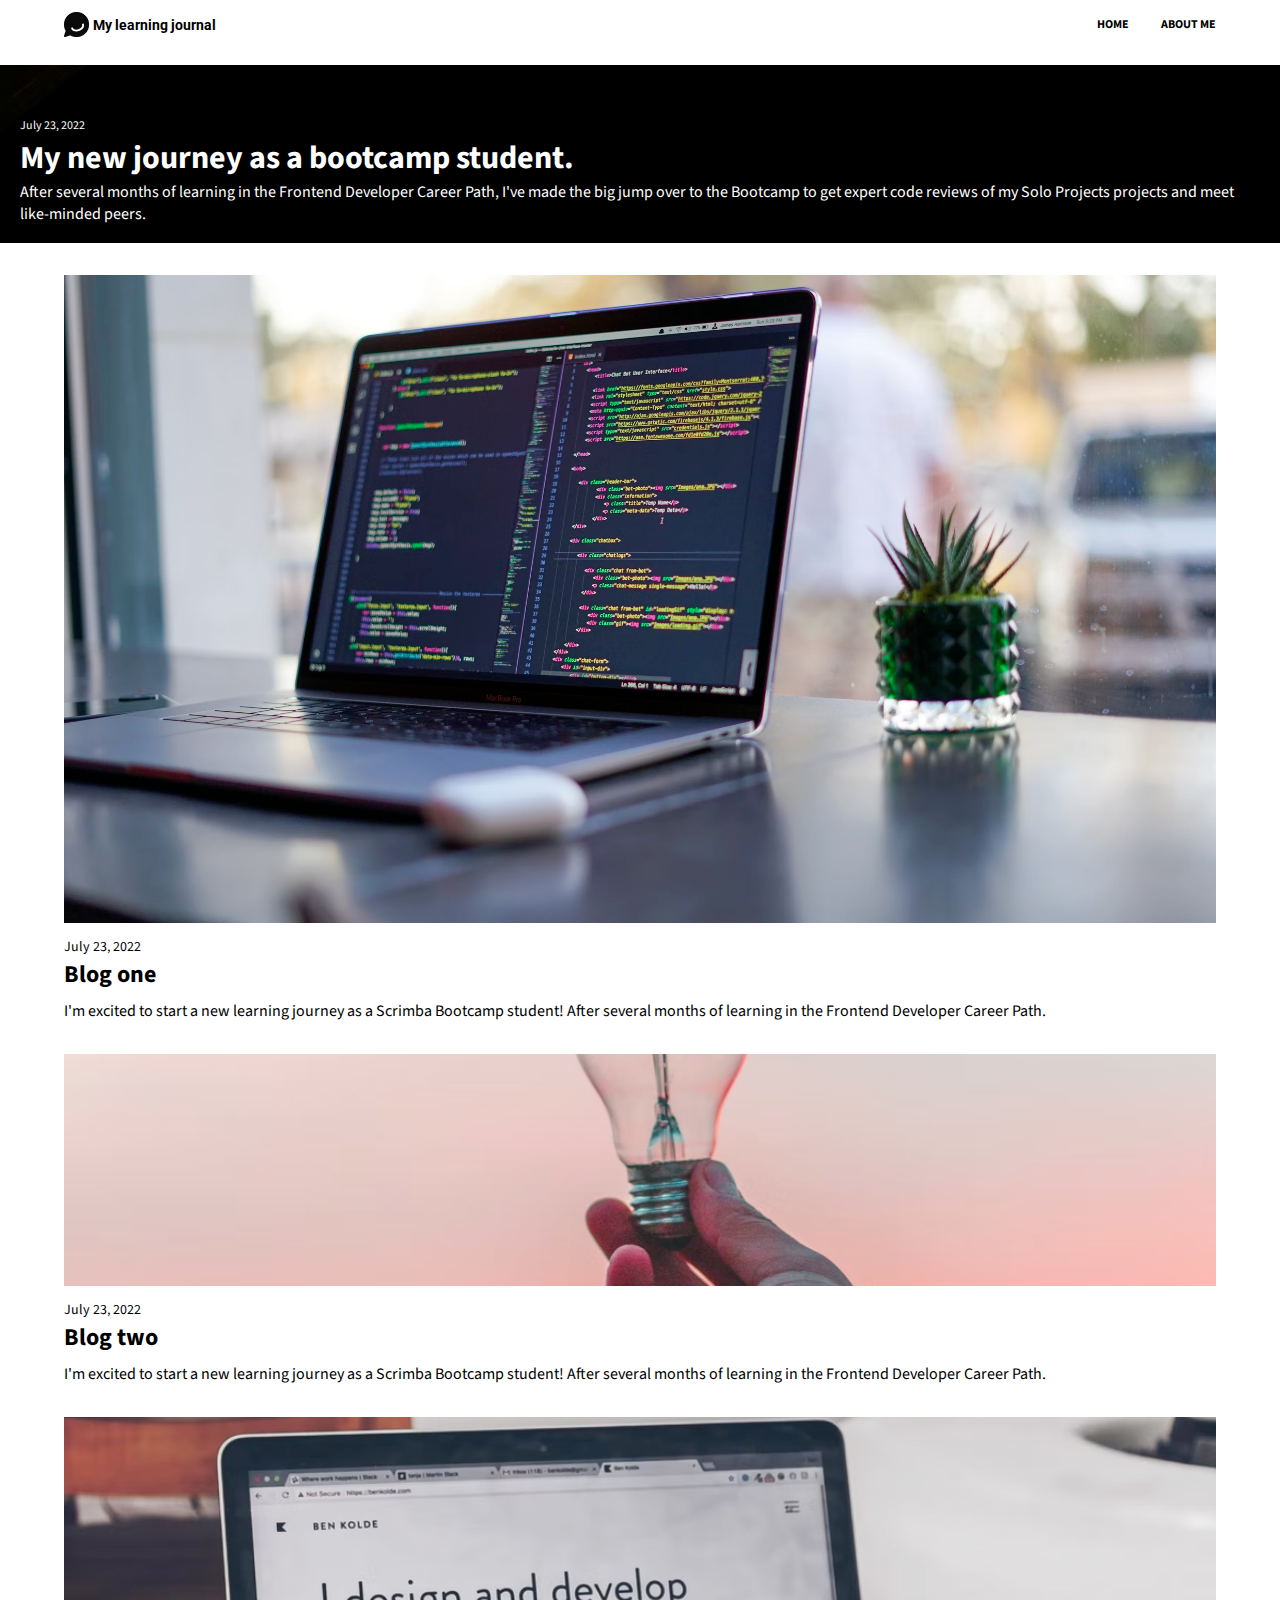
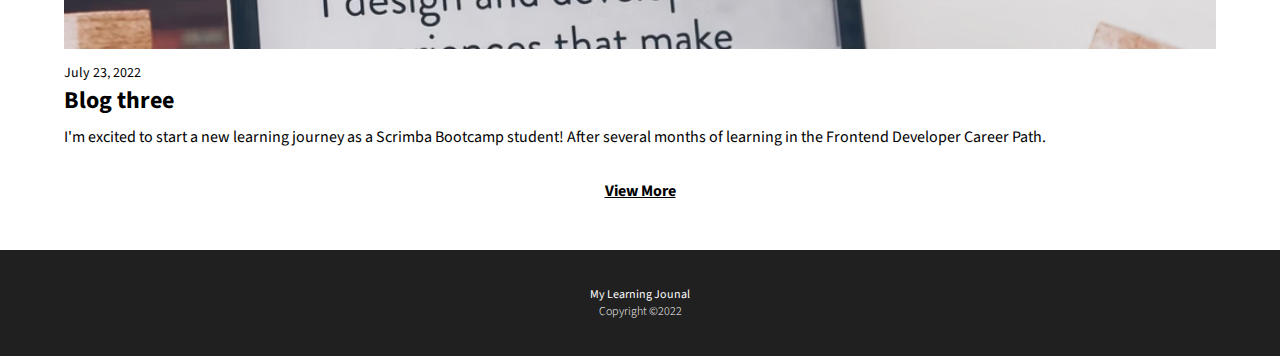
==== index.html @ 98587fc8 "remove unnecessary class from featured post date" ====
<!DOCTYPE html>
<html lang="en">
  <head>
    <meta charset="UTF-8" />
    <link rel="preconnect" href="https://fonts.googleapis.com" />
    <link rel="preconnect" href="https://fonts.gstatic.com" crossorigin />
    <link
      href="https://fonts.googleapis.com/css2?family=Roboto:ital,wght@0,100..900;1,100..900&family=Source+Sans+3:ital,wght@0,200..900;1,200..900&display=swap"
      rel="stylesheet"
    />
    <link rel="stylesheet" href="./css/index.css" />
    <meta name="viewport" content="width=device-width, initial-scale=1.0" />
    <title>My Learning Journal | Home</title>
  </head>
  <body>
    <header class="header flex-container">
      <div class="logo-container">
        <a href="" class="link home-link flex-container">
          <img
            src="./img/logo.png"
            alt="speech bubble with phone inside/site logo"
            class="logo"
          />
          <h3 class="title">My learning journal</h3>
        </a>
      </div>
      <nav class="nav">
        <ul class="navbar flex-container">
          <li class="nav-item">
            <a href="./index.html" class="nav-link link">Home</a>
          </li>
          <li class="nav-item">
            <a href="./about.html" class="nav-link link">About Me</a>
          </li>
        </ul>
      </nav>
    </header>
    <main role="main">
      <section class="featured-post">
        <time datetime="2022-07-23" class="featured-post-date"
          >July 23, 2022</time
        >
        <h1 class="featured-post-title">
          <a href="./article.html" class="featured-post-link link"
            >My new journey as a bootcamp student.</a
          >
        </h1>
        <p class="featured-post-preview">
          After several months of learning in the Frontend Developer Career
          Path, I've made the big jump over to the Bootcamp to get expert code
          reviews of my Solo Projects projects and meet like-minded peers.
        </p>
      </section>
      <section class="blog-posts">
        <div class="blog-post">
          <div class="img-container">
            <img
              src="./img/desk-day.png"
              alt="a coder's laptop sitting on a desk during the daytime"
              class="post-img"
            />
          </div>
          <time datetime="2022-07-23" class="post-date">July 23, 2022</time>
          <h2 class="post-title">
            <a href="#" class="post-link link">Blog one</a>
          </h2>
          <p class="post-preview">
            I'm excited to start a new learning journey as a Scrimba Bootcamp
            student! After several months of learning in the Frontend Developer
            Career Path.
          </p>
        </div>
        <div class="blog-post">
          <div class="img-container">
            <img
              src="./img/lightbulb.png"
              alt="a person's hand holding a lightbulb"
              class="post-img cropped"
            />
          </div>
          <time datetime="2022-07-23" class="post-date">July 23, 2022</time>
          <h2 class="post-title">
            <a href="#" class="post-link link">Blog two</a>
          </h2>
          <p class="post-preview">
            I'm excited to start a new learning journey as a Scrimba Bootcamp
            student! After several months of learning in the Frontend Developer
            Career Path.
          </p>
        </div>
        <div class="blog-post">
          <div class="img-container">
            <img
              src="./img/cafe.png"
              alt="laptop on a wooden table"
              class="post-img cropped"
            />
          </div>
          <time datetime="2022-07-23" class="post-date">July 23, 2022</time>
          <h2 class="post-title">
            <a href="#" class="post-link link">Blog three</a>
          </h2>
          <p class="post-preview">
            I'm excited to start a new learning journey as a Scrimba Bootcamp
            student! After several months of learning in the Frontend Developer
            Career Path.
          </p>
        </div>
        <a href="./article.html" class="view-more-link">View More</a>
      </section>
    </main>
    <footer class="footer">
      <p class="footer-title">My Learning Jounal</p>
      <p class="copyright">Copyright ©2022</p>
    </footer>
  </body>
</html>
---- css/index.css ----
*,
*::before,
*::after {
  box-sizing: border-box;
}

html {
  font-size: 16px;
}

body {
  margin: 0;
  font-family: "Source Sans 3", sans-serif;
}

.title {
  font-family: "Roboto", sans-serif;
  font-size: 0.846rem;
}

li,
.featured-post-date {
  font-size: 0.75rem;
}

.nav-link,
.home-link,
.post-link {
  color: black;
}

.featured-post-title {
  margin: 0;
  font-size: 2rem;
}

.featured-post-link,
.featured-post {
  color: white;
}

.link {
  text-decoration: none;
}

.link:hover,
.link-focus {
  text-decoration: underline;
}

.home-link:hover,
.home-link:focus {
  text-decoration: none;
}

.featured-post-preview {
  margin-top: 0;
}

.post-date {
  font-size: 0.875rem;
}

.post-title {
  margin: 0;
}

.post-preview {
  margin: 0.5em 0 2em 0;
}

.view-more-link {
  display: block;
  color: black;
  font-weight: 700;
  text-align: center;
  margin: 0 0 2.5em 0;
}

.footer-title {
  font-size: 0.75rem;
  margin-bottom: 0;
}

.copyright {
  font-size: 0.75rem;
  margin-top: 0;
  font-weight: 300;
}

.flex-container {
  display: flex;
  align-items: center;
}

header {
  justify-content: space-between;
}

.home-link {
  gap: 0.25em;
}

.logo {
  width: 25px;
  height: 25px;
}

ul {
  gap: 2em;
  list-style: none;
  font-weight: 700;
  text-transform: uppercase;
}

.featured-post {
  background-image: url("../img/desk-night.png");
  background-color: #00000070;
  background-size: cover;
  background-position: bottom;
  background-blend-mode: darken;
  padding: 3em 1.25em 0.1em;
  margin: 1em auto 2em;
  width: 100%;
}

header,
section,
.article {
  width: 90%;
  margin: auto;
}

.post-img,
.main-post-img {
  display: block;
  width: 100%;
  object-fit: cover;
  margin: 0 auto 0.75em auto;
}

.cropped {
  height: 232px;
}

footer {
  background-color: #202020;
  color: white;
  text-align: center;
  padding: 1.5em;
  margin-top: 3em;
}

.article {
  margin-top: 2em;
}

.article-date {
  margin-bottom: 1em;
}

.main-post-img {
  object-position: center;
  filter: brightness(70%);
  margin: 2.5em 0;
}

.recent-posts {
  text-align: center;
  margin-top: 2.5em;
}
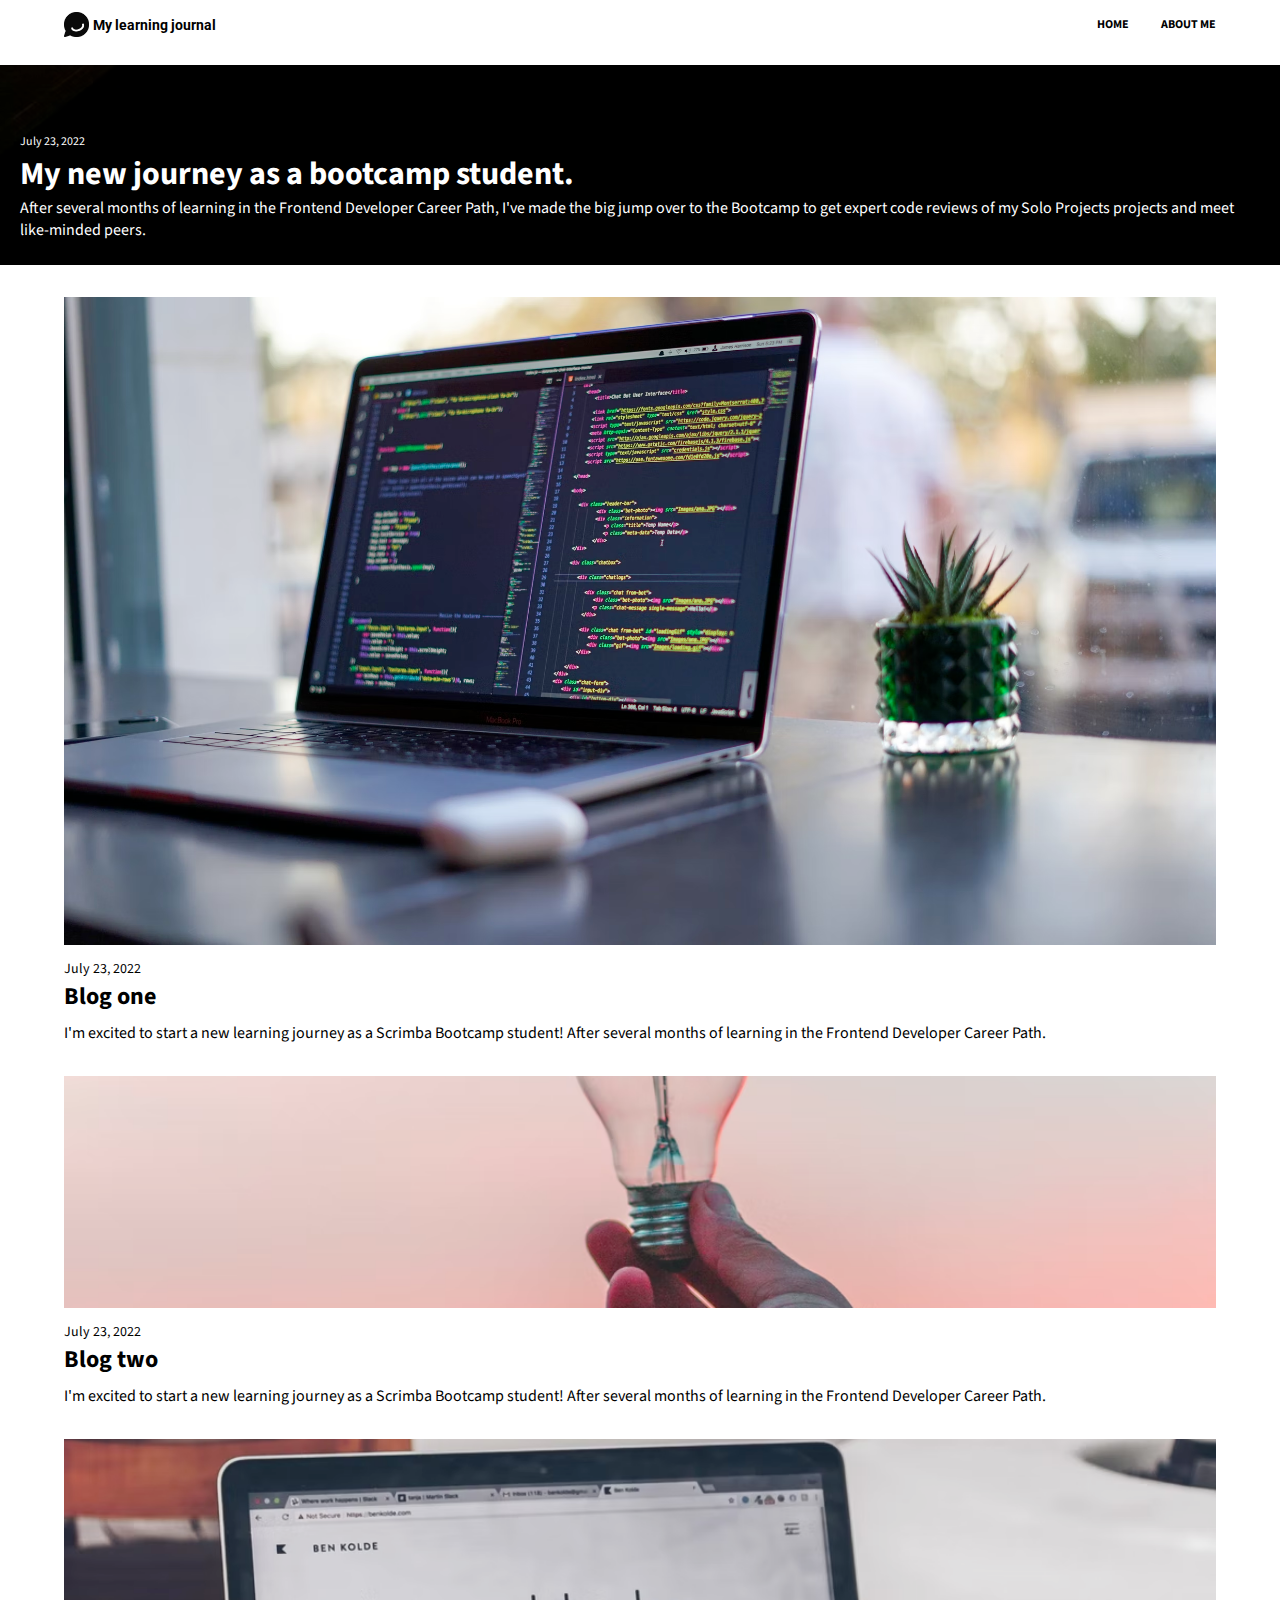
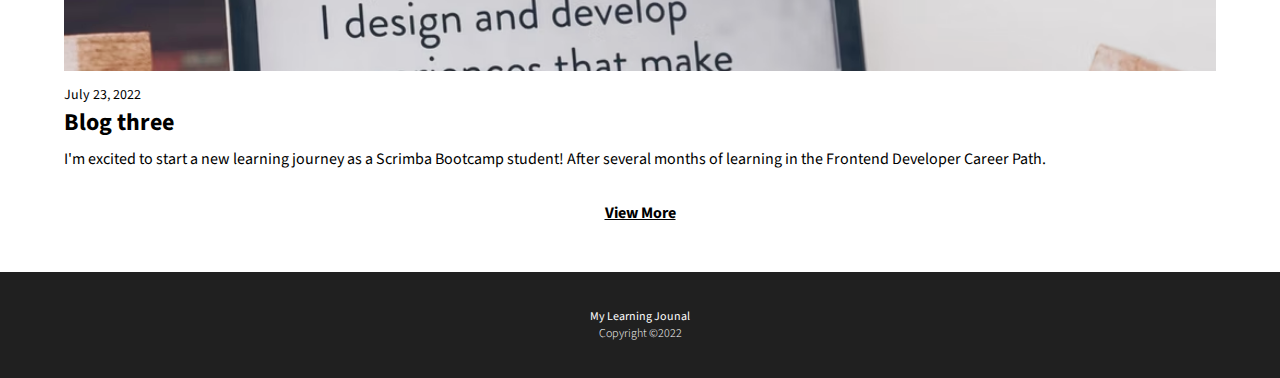
==== commit 3071ef83: "fix href on the header logo" ====
--- a/index.html
+++ b/index.html
@@ -15,7 +15,7 @@
   <body>
     <header class="header flex-container">
       <div class="logo-container">
-        <a href="" class="link home-link flex-container">
+        <a href="./index.html" class="link home-link flex-container">
           <img
             src="./img/logo.png"
             alt="speech bubble with phone inside/site logo"
--- a/css/index.css
+++ b/css/index.css
@@ -119,7 +119,7 @@
   background-size: cover;
   background-position: bottom;
   background-blend-mode: darken;
-  padding: 3em 1.25em 0.1em;
+  padding: 4em 1.25em 0.5em;
   margin: 1em auto 2em;
   width: 100%;
 }
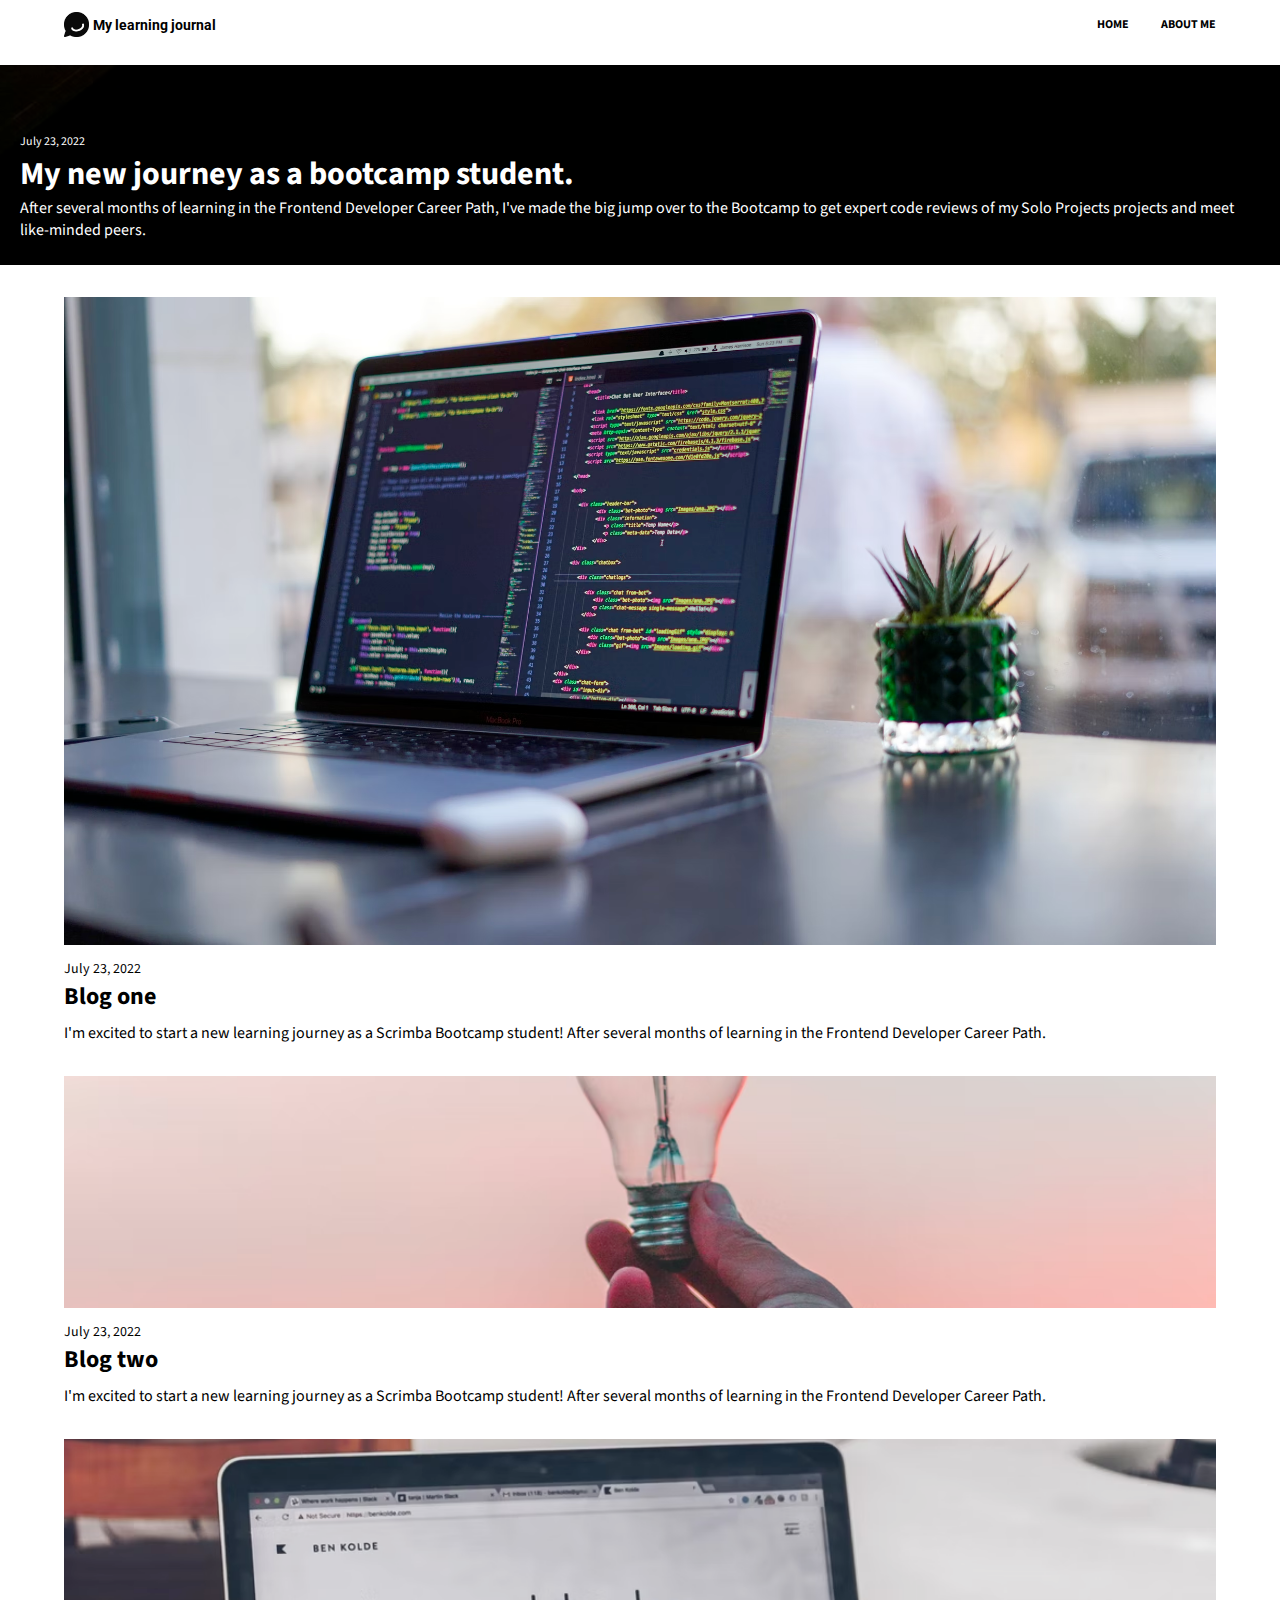
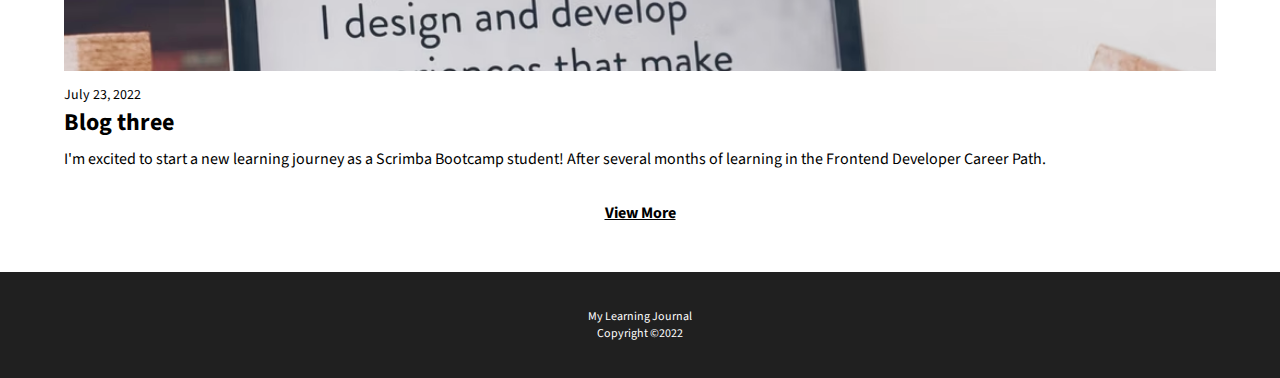
==== commit fdce97e9: "fix typo and font weight in footer" ====
--- a/index.html
+++ b/index.html
@@ -106,11 +106,11 @@
             Career Path.
           </p>
         </div>
-        <a href="./article.html" class="view-more-link">View More</a>
+        <a href="#" class="view-more-link">View More</a>
       </section>
     </main>
     <footer class="footer">
-      <p class="footer-title">My Learning Jounal</p>
+      <p class="footer-title">My Learning Journal</p>
       <p class="copyright">Copyright ©2022</p>
     </footer>
   </body>
--- a/css/index.css
+++ b/css/index.css
@@ -85,7 +85,6 @@
 .copyright {
   font-size: 0.75rem;
   margin-top: 0;
-  font-weight: 300;
 }
 
 .flex-container {
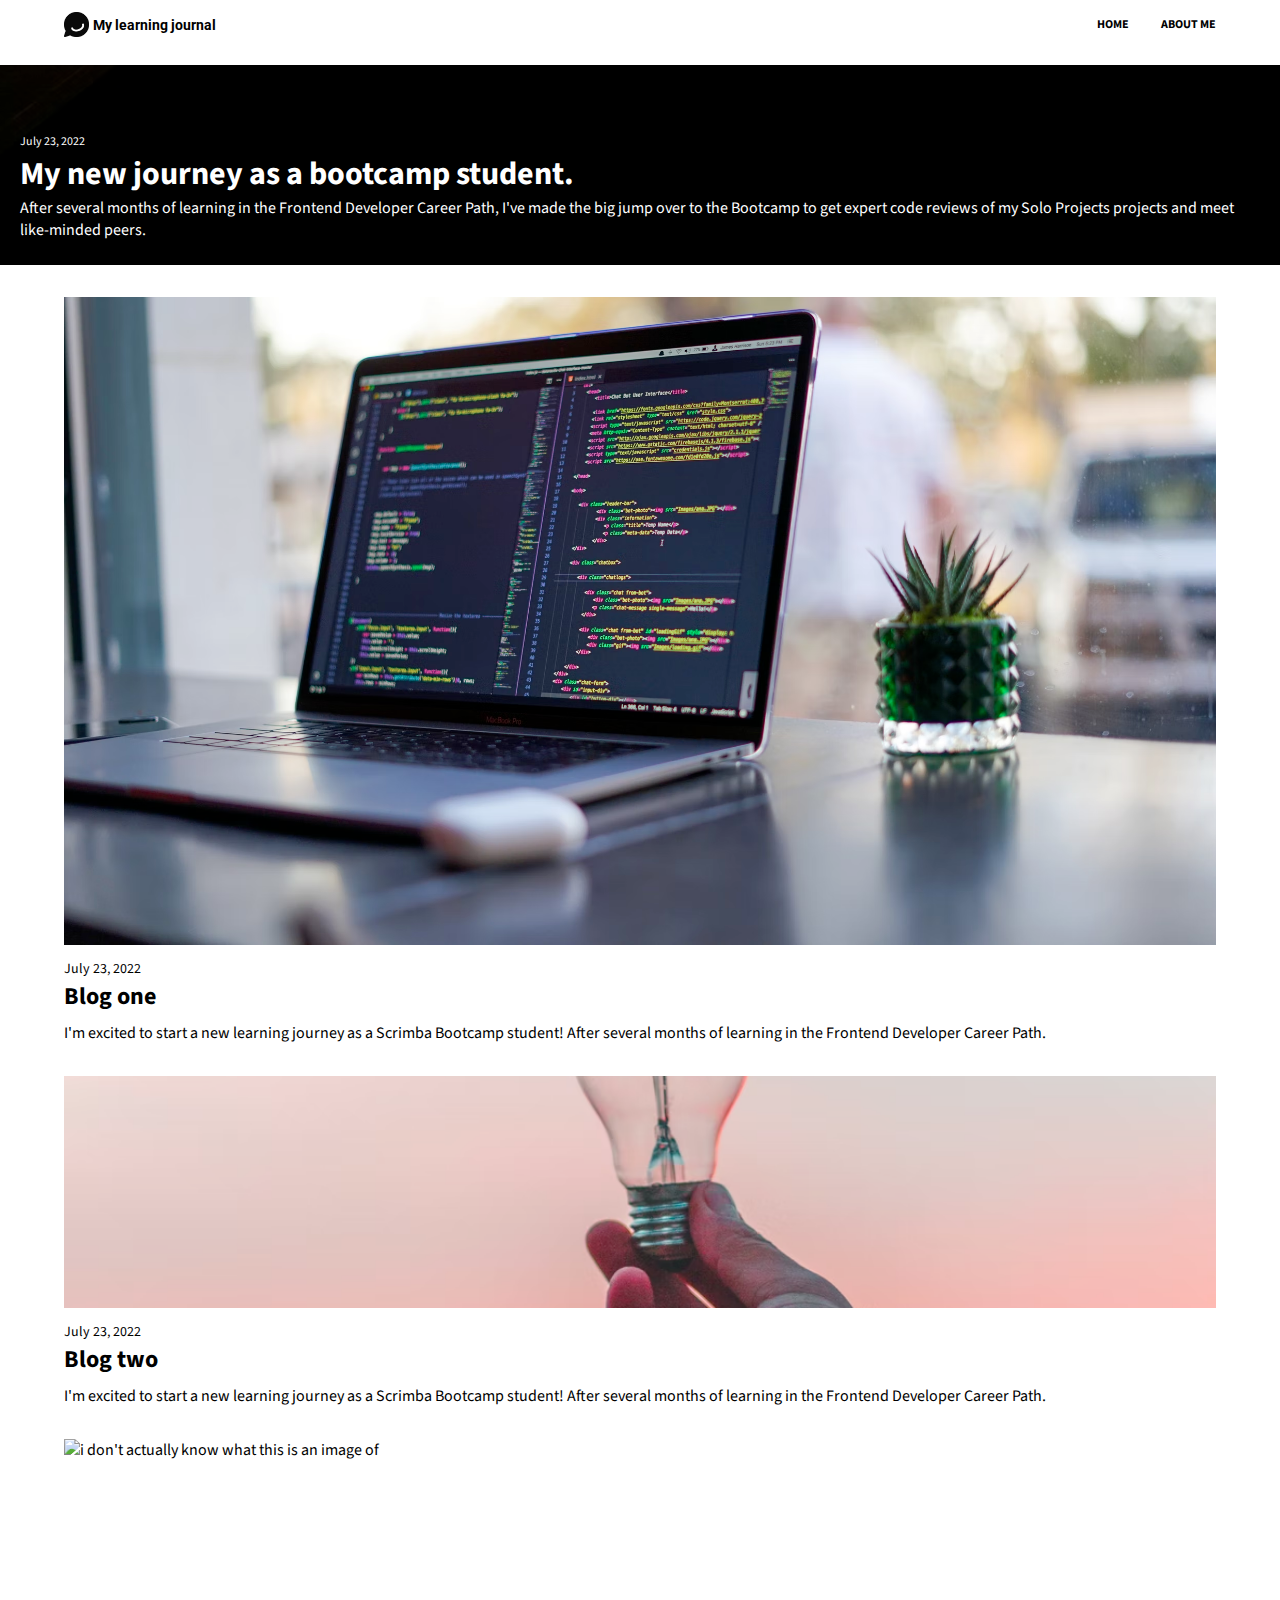
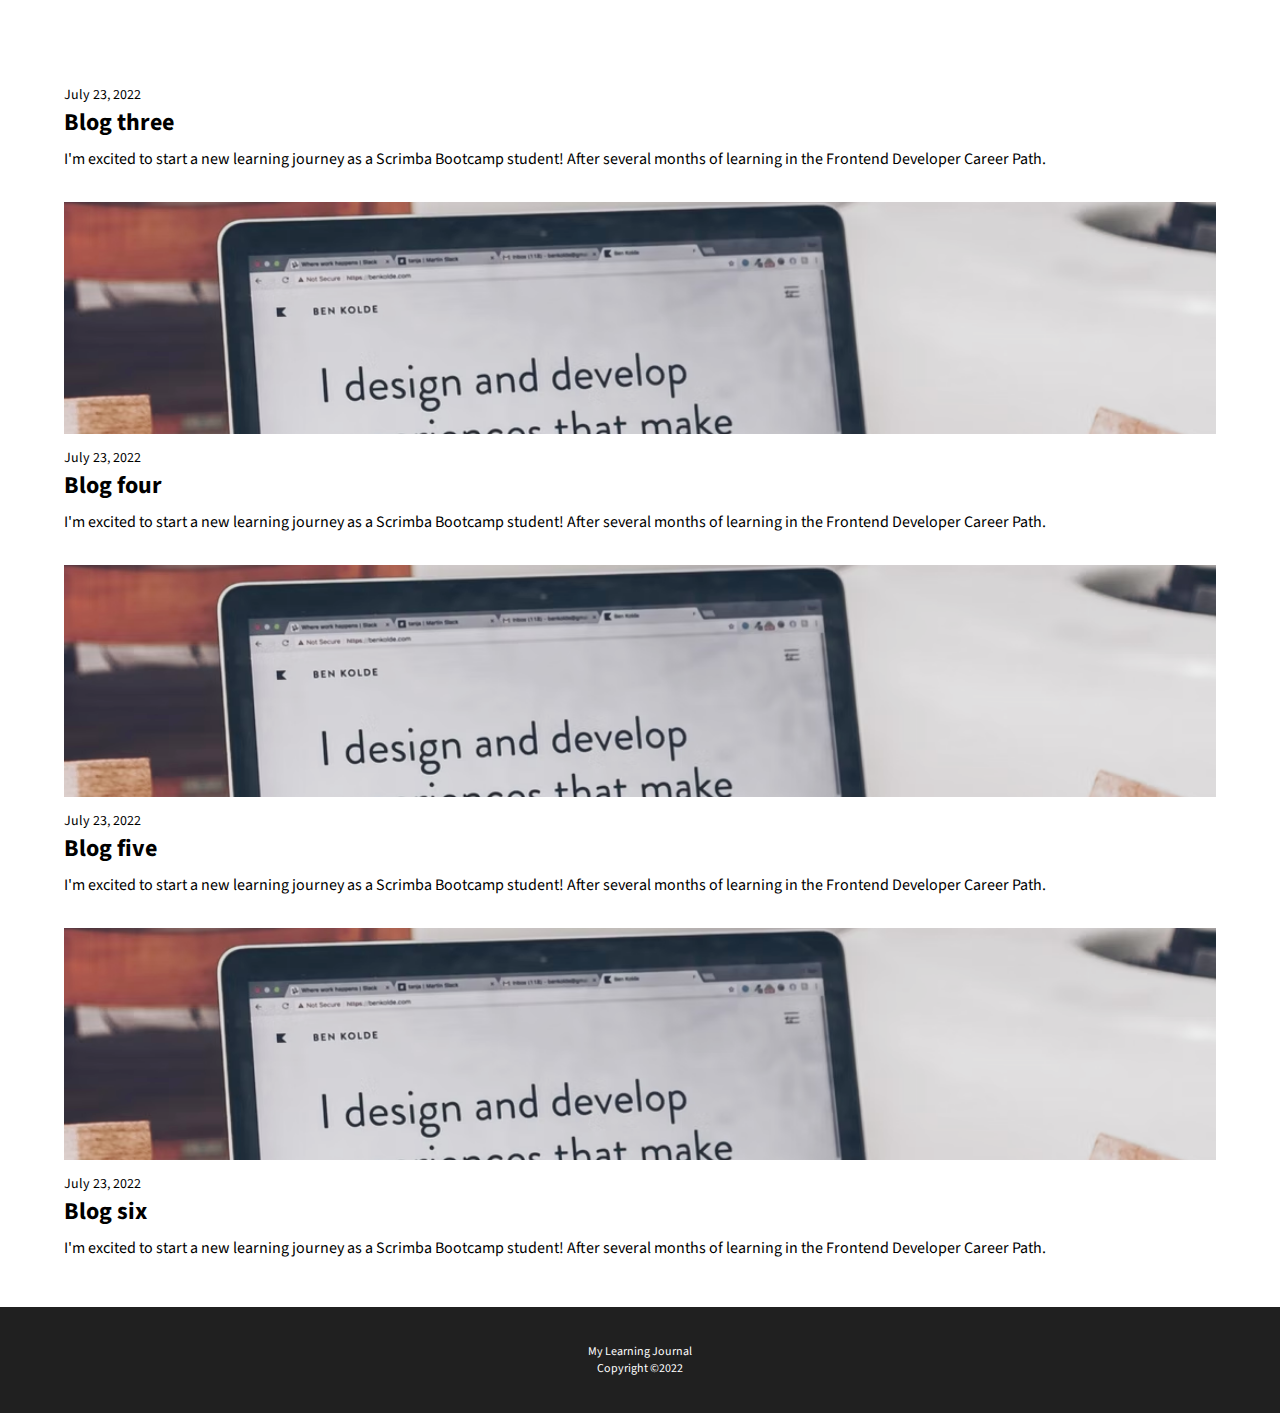
==== commit 7207fb35: "add extra article previews for desktop view and later for mobile via 'view more' link" ====
--- a/index.html
+++ b/index.html
@@ -91,8 +91,8 @@
         <div class="blog-post">
           <div class="img-container">
             <img
-              src="./img/cafe.png"
-              alt="laptop on a wooden table"
+              src="./img/purple-stuff.png"
+              alt="i don't actually know what this is an image of"
               class="post-img cropped"
             />
           </div>
@@ -106,12 +106,67 @@
             Career Path.
           </p>
         </div>
-        <a href="#" class="view-more-link">View More</a>
+        <div class="blog-post hidden">
+          <div class="img-container">
+            <img
+              src="./img/cafe.png"
+              alt="laptop on a wooden table"
+              class="post-img cropped"
+            />
+          </div>
+          <time datetime="2022-07-23" class="post-date">July 23, 2022</time>
+          <h2 class="post-title">
+            <a href="#" class="post-link link">Blog four</a>
+          </h2>
+          <p class="post-preview">
+            I'm excited to start a new learning journey as a Scrimba Bootcamp
+            student! After several months of learning in the Frontend Developer
+            Career Path.
+          </p>
+        </div>
+        <div class="blog-post hidden">
+          <div class="img-container">
+            <img
+              src="./img/cafe.png"
+              alt="laptop on a wooden table"
+              class="post-img cropped"
+            />
+          </div>
+          <time datetime="2022-07-23" class="post-date">July 23, 2022</time>
+          <h2 class="post-title">
+            <a href="#" class="post-link link">Blog five</a>
+          </h2>
+          <p class="post-preview">
+            I'm excited to start a new learning journey as a Scrimba Bootcamp
+            student! After several months of learning in the Frontend Developer
+            Career Path.
+          </p>
+        </div>
+        <div class="blog-post hidden">
+          <div class="img-container">
+            <img
+              src="./img/cafe.png"
+              alt="laptop on a wooden table"
+              class="post-img cropped"
+            />
+          </div>
+          <time datetime="2022-07-23" class="post-date">July 23, 2022</time>
+          <h2 class="post-title">
+            <a href="#" class="post-link link">Blog six</a>
+          </h2>
+          <p class="post-preview">
+            I'm excited to start a new learning journey as a Scrimba Bootcamp
+            student! After several months of learning in the Frontend Developer
+            Career Path.
+          </p>
+        </div>
+        <a href="#" class="view-more-link hide">View More</a>
       </section>
     </main>
     <footer class="footer">
       <p class="footer-title">My Learning Journal</p>
       <p class="copyright">Copyright ©2022</p>
     </footer>
+    <script src="./script/script.js"></script>
   </body>
 </html>
--- a/css/index.css
+++ b/css/index.css
@@ -125,7 +125,8 @@
 
 header,
 section,
-.article {
+.article,
+.about-me {
   width: 90%;
   margin: auto;
 }
@@ -168,3 +169,35 @@
   text-align: center;
   margin-top: 2.5em;
 }
+
+.about-me {
+  margin: 2em auto;
+}
+
+.about-me-heading {
+  font-size: 2.18rem;
+  line-height: 1.2;
+  margin-bottom: 0;
+}
+
+.about-me-preview {
+  margin-bottom: 3em;
+}
+
+.avatar {
+  width: 182px;
+}
+
+.hidden {
+  display: none;
+}
+
+@media (min-width: 750px) {
+  .hide {
+    display: none;
+  }
+
+  .hidden {
+    display: block;
+  }
+}
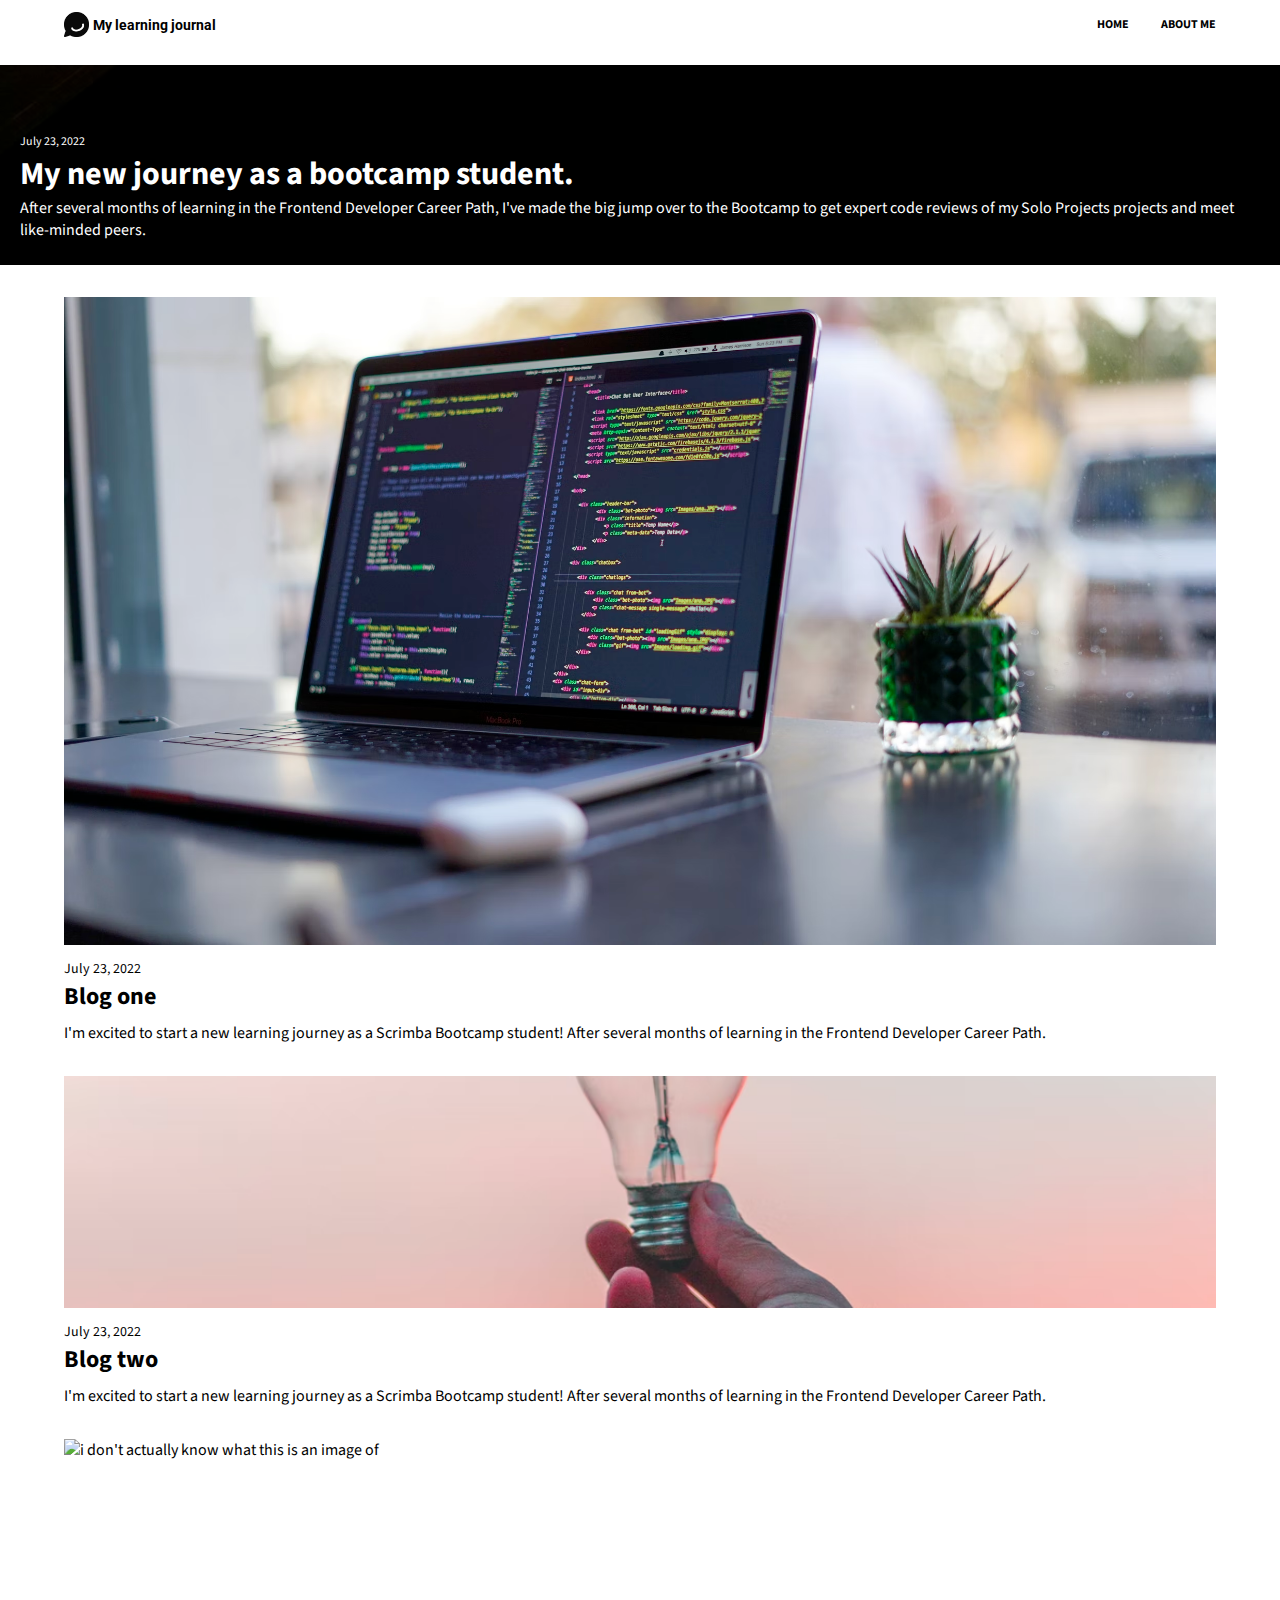
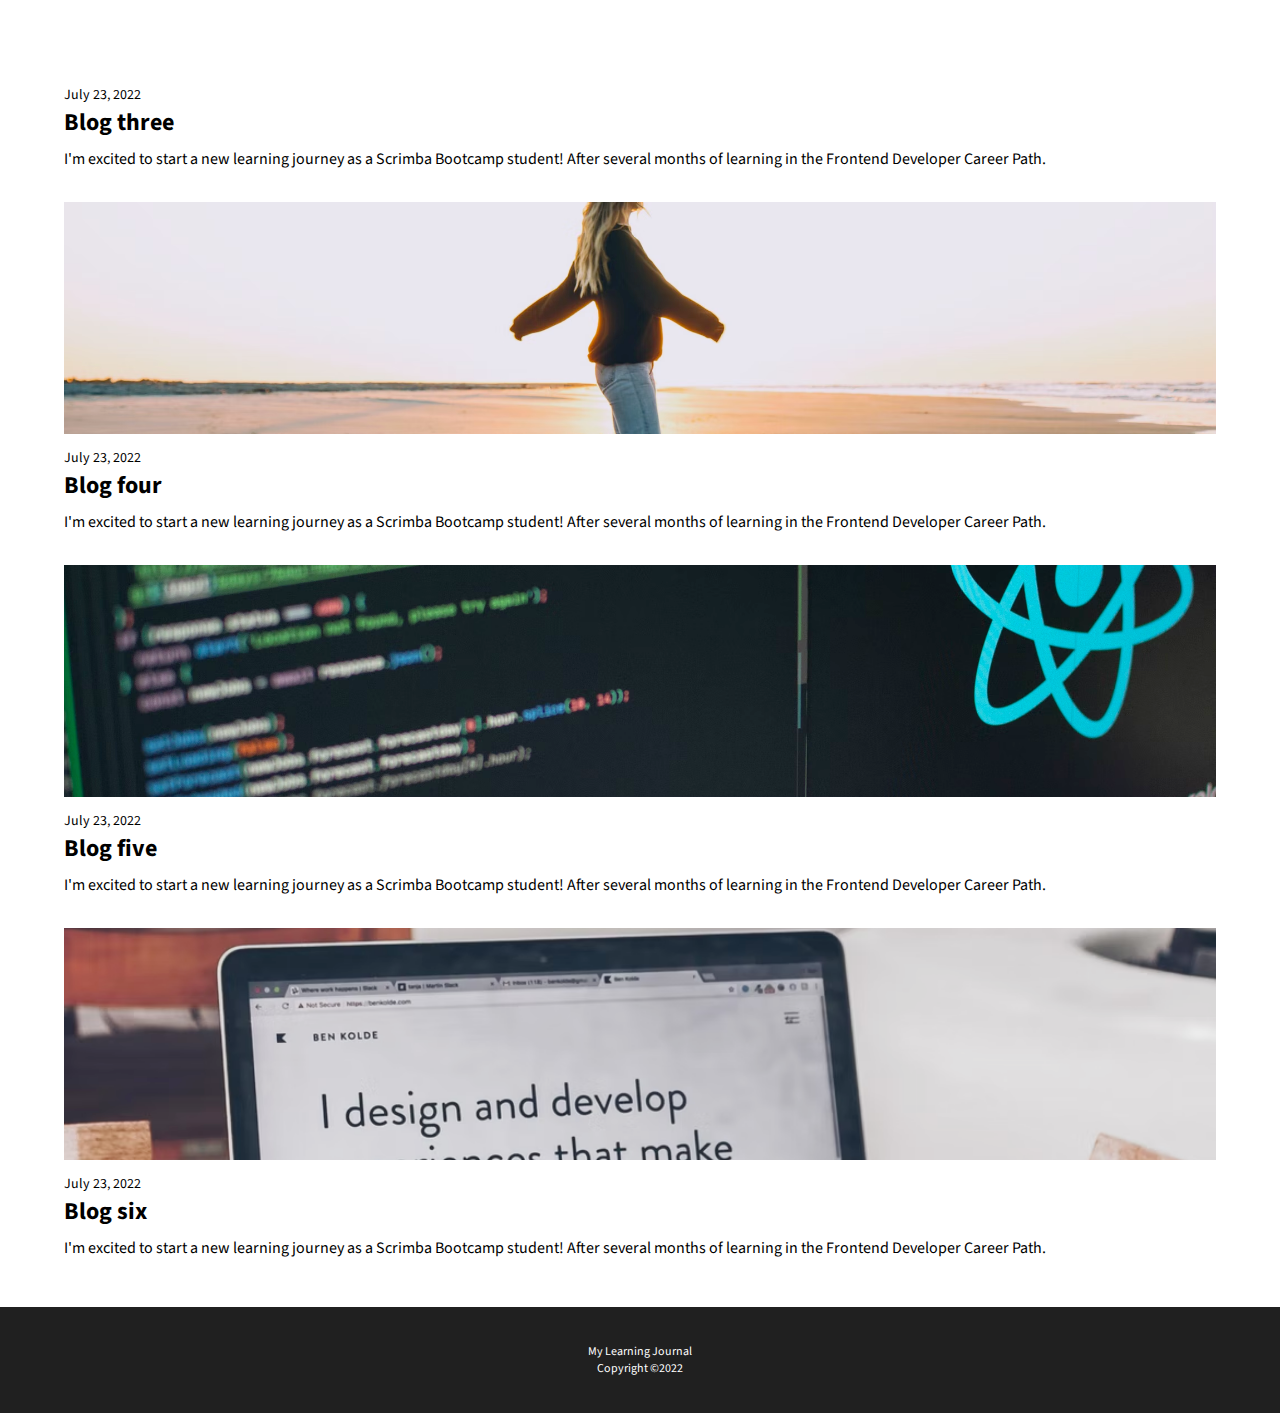
==== commit d18efdda: "fix image sources for new articles" ====
--- a/index.html
+++ b/index.html
@@ -109,8 +109,8 @@
         <div class="blog-post hidden">
           <div class="img-container">
             <img
-              src="./img/cafe.png"
-              alt="laptop on a wooden table"
+              src="./img/girl-on-beach.png"
+              alt="person standing on a beach"
               class="post-img cropped"
             />
           </div>
@@ -127,8 +127,8 @@
         <div class="blog-post hidden">
           <div class="img-container">
             <img
-              src="./img/cafe.png"
-              alt="laptop on a wooden table"
+              src="./img/coding.png"
+              alt="coding program on a computer screen"
               class="post-img cropped"
             />
           </div>
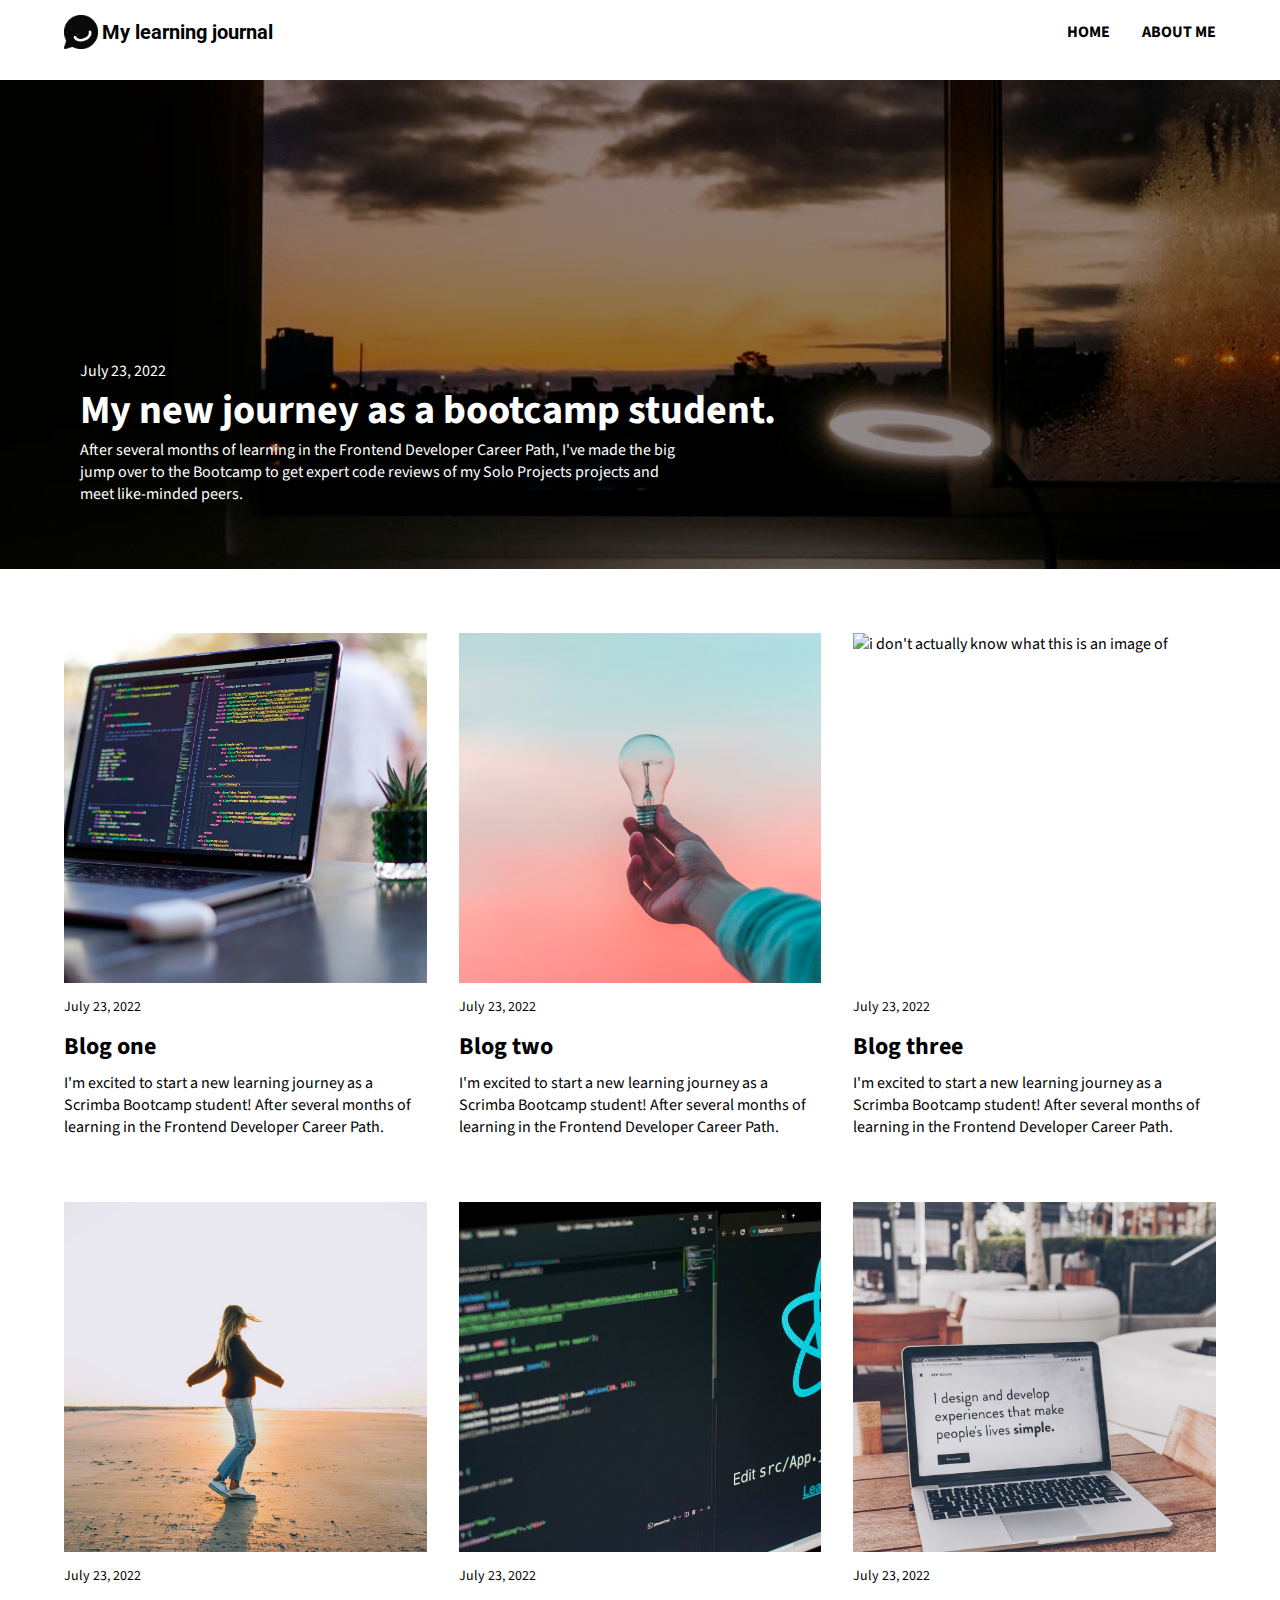
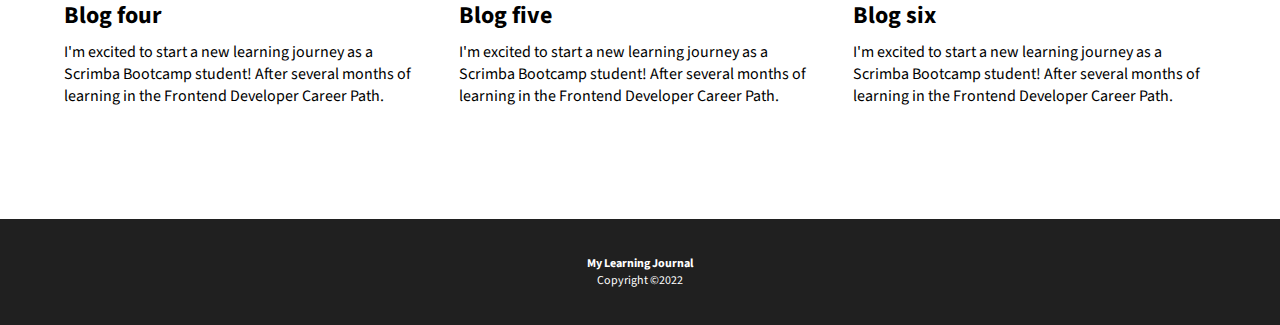
==== commit 2be1cd20: "fix missing class on an image" ====
--- a/index.html
+++ b/index.html
@@ -57,7 +57,7 @@
             <img
               src="./img/desk-day.png"
               alt="a coder's laptop sitting on a desk during the daytime"
-              class="post-img"
+              class="post-img cropped"
             />
           </div>
           <time datetime="2022-07-23" class="post-date">July 23, 2022</time>
--- a/css/index.css
+++ b/css/index.css
@@ -80,6 +80,7 @@
 .footer-title {
   font-size: 0.75rem;
   margin-bottom: 0;
+  font-weight: 700;
 }
 
 .copyright {
@@ -192,7 +193,7 @@
   display: none;
 }
 
-@media (min-width: 750px) {
+@media (min-width: 1000px) {
   .hide {
     display: none;
   }
@@ -200,4 +201,50 @@
   .hidden {
     display: block;
   }
-}
+
+  .logo {
+    width: 34.25px;
+    height: 34.25px;
+  }
+
+  .title {
+    font-size: 1.25rem;
+  }
+
+  .featured-post-date,
+  li {
+    font-size: 1rem;
+  }
+
+  .featured-post-title {
+    font-size: 2.5rem;
+  }
+
+  .featured-post-preview {
+    max-width: 600px;
+  }
+
+  .featured-post {
+    padding: 17.5em 5em 3em;
+    background-position: center;
+    margin-bottom: 4em;
+  }
+
+  .blog-posts {
+    display: grid;
+    grid-template-columns: repeat(3, 1fr);
+    gap: 2em;
+  }
+
+  .post-title {
+    margin-top: 0.5em;
+  }
+
+  footer {
+    margin-top: 5em;
+  }
+
+  .cropped {
+    height: 350px;
+  }
+}
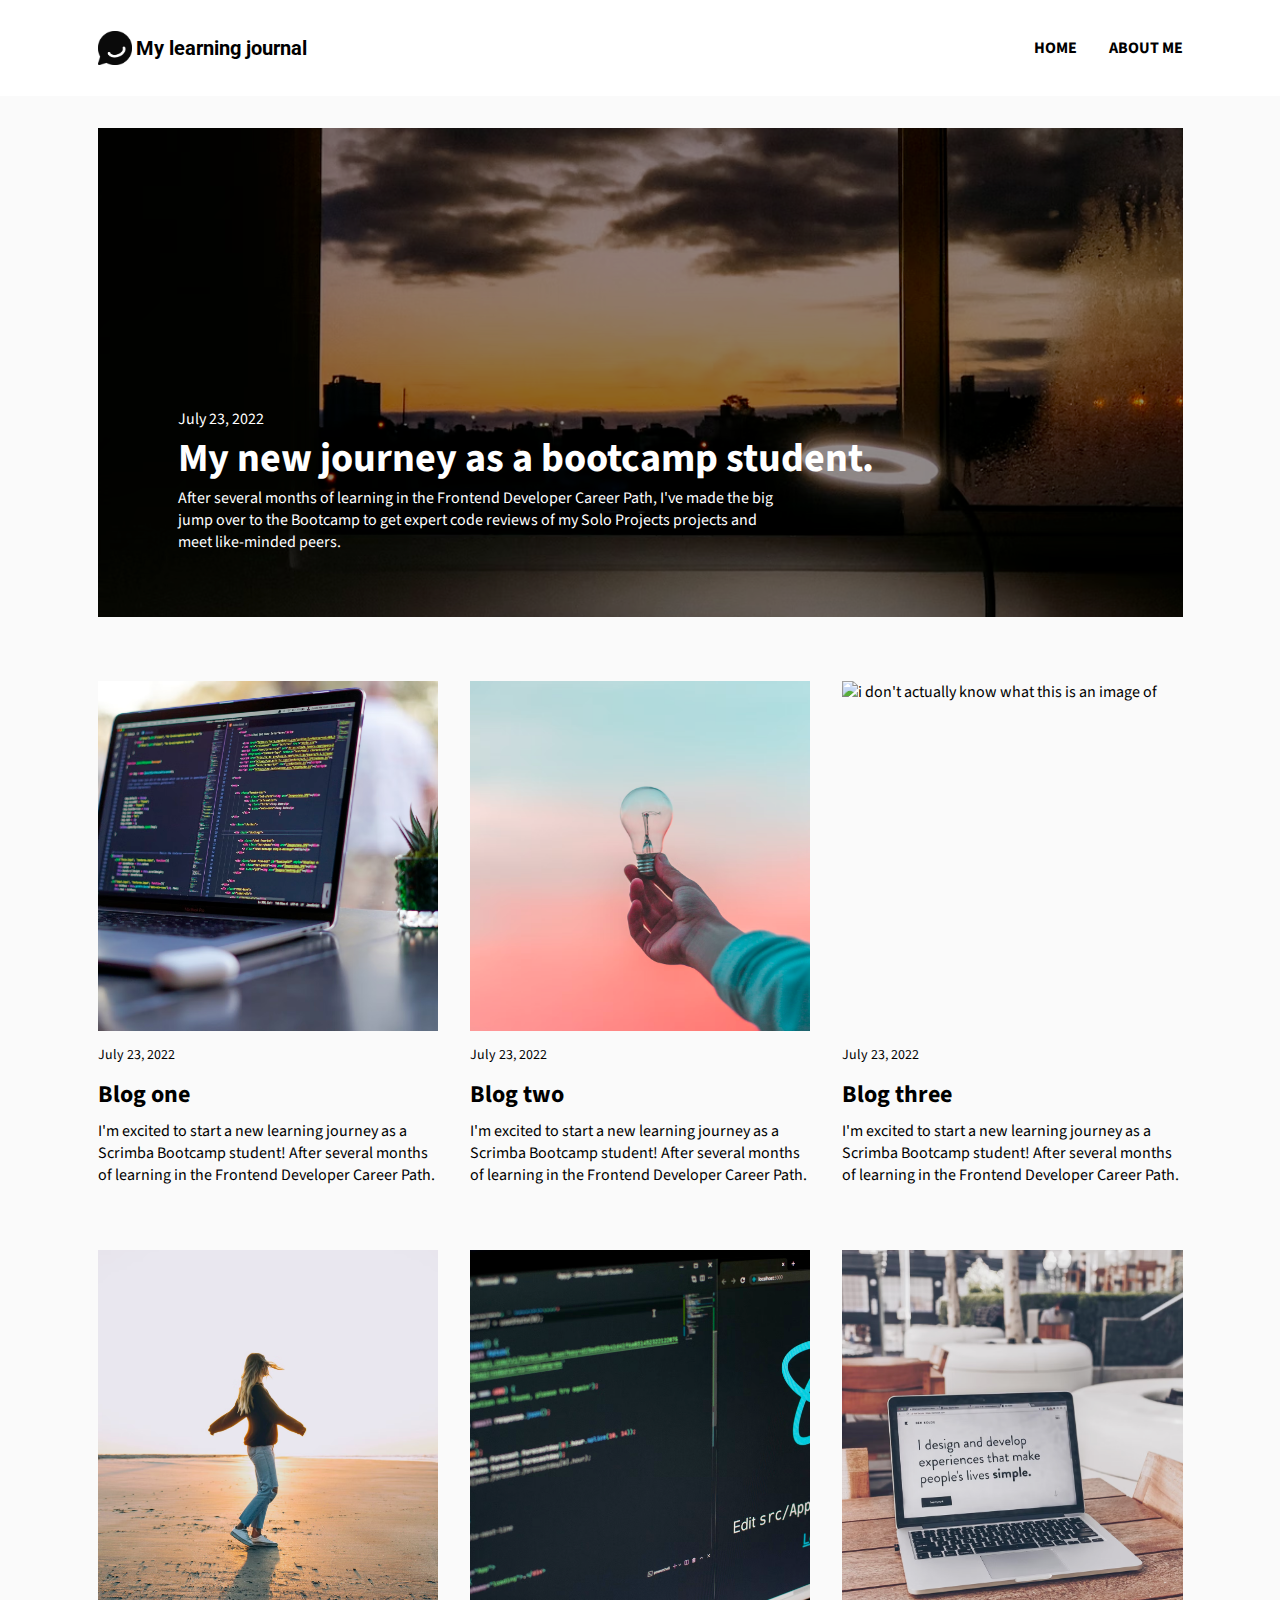
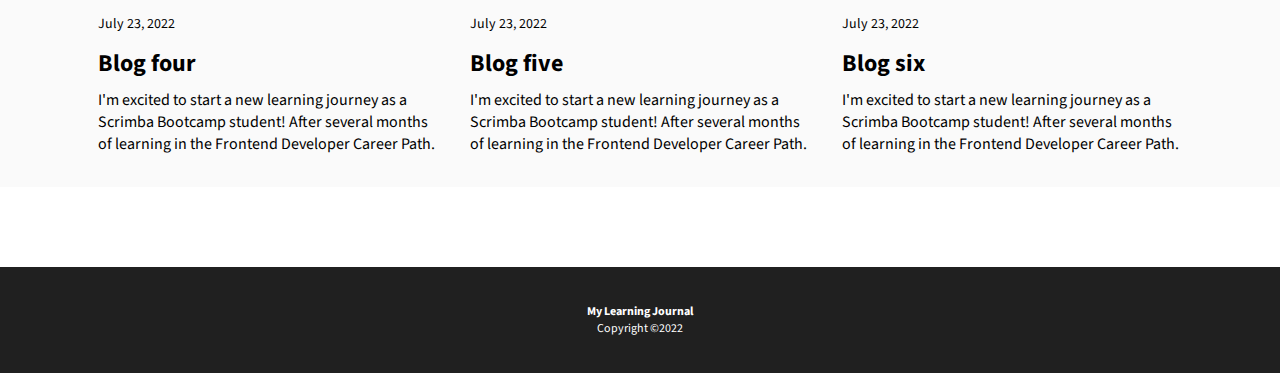
==== commit 12e0e00c: "add js functionality on 'view more' element" ====
--- a/index.html
+++ b/index.html
@@ -160,7 +160,7 @@
             Career Path.
           </p>
         </div>
-        <a href="#" class="view-more-link hide">View More</a>
+        <button type="button" class="view-more-link hide">Show More</button>
       </section>
     </main>
     <footer class="footer">
--- a/css/index.css
+++ b/css/index.css
@@ -13,6 +13,11 @@
   font-family: "Source Sans 3", sans-serif;
 }
 
+main {
+  background-color: #fafafa;
+  padding-top: 1em;
+}
+
 .title {
   font-family: "Roboto", sans-serif;
   font-size: 0.846rem;
@@ -72,9 +77,17 @@
 .view-more-link {
   display: block;
   color: black;
+  background: none;
+  border: none;
+  text-decoration: underline;
   font-weight: 700;
-  text-align: center;
-  margin: 0 0 2.5em 0;
+  margin: 0 auto 2.5em auto;
+  font-size: 1rem;
+  cursor: pointer;
+}
+
+.view-more-link:hover {
+  opacity: 80%;
 }
 
 .footer-title {
@@ -95,6 +108,7 @@
 
 header {
   justify-content: space-between;
+  padding: 1em 0;
 }
 
 .home-link {
@@ -140,7 +154,8 @@
   margin: 0 auto 0.75em auto;
 }
 
-.cropped {
+.cropped,
+.main-post-img-cropped {
   height: 232px;
 }
 
@@ -202,6 +217,14 @@
     display: block;
   }
 
+  header,
+  section,
+  .article,
+  .about-me {
+    max-width: 1085px;
+    margin: auto;
+  }
+
   .logo {
     width: 34.25px;
     height: 34.25px;
@@ -240,6 +263,15 @@
     margin-top: 0.5em;
   }
 
+  .article-body-heading {
+    font-size: 1.5rem;
+  }
+
+  .article-preview,
+  .article-body-p {
+    max-width: 850px;
+  }
+
   footer {
     margin-top: 5em;
   }
@@ -247,4 +279,46 @@
   .cropped {
     height: 350px;
   }
-}
+
+  .article {
+    margin-top: 5em;
+  }
+
+  .main-post-img-cropped {
+    height: 488px;
+  }
+
+  .smaller-width,
+  .article-body {
+    width: 90%;
+    margin: auto;
+  }
+
+  .main-post-img {
+    object-position: center;
+  }
+
+  .recent-posts {
+    font-size: 1.5rem;
+    margin-top: 3.5em;
+  }
+
+  .about-me-intro {
+    display: flex;
+    align-items: center;
+    gap: 2em;
+  }
+
+  .about-me-heading {
+    font-size: 2.25rem;
+    max-width: 800px;
+  }
+
+  .about-me-preview {
+    max-width: 750px;
+  }
+
+  .about-me-body-heading {
+    margin-bottom: 0;
+  }
+}
